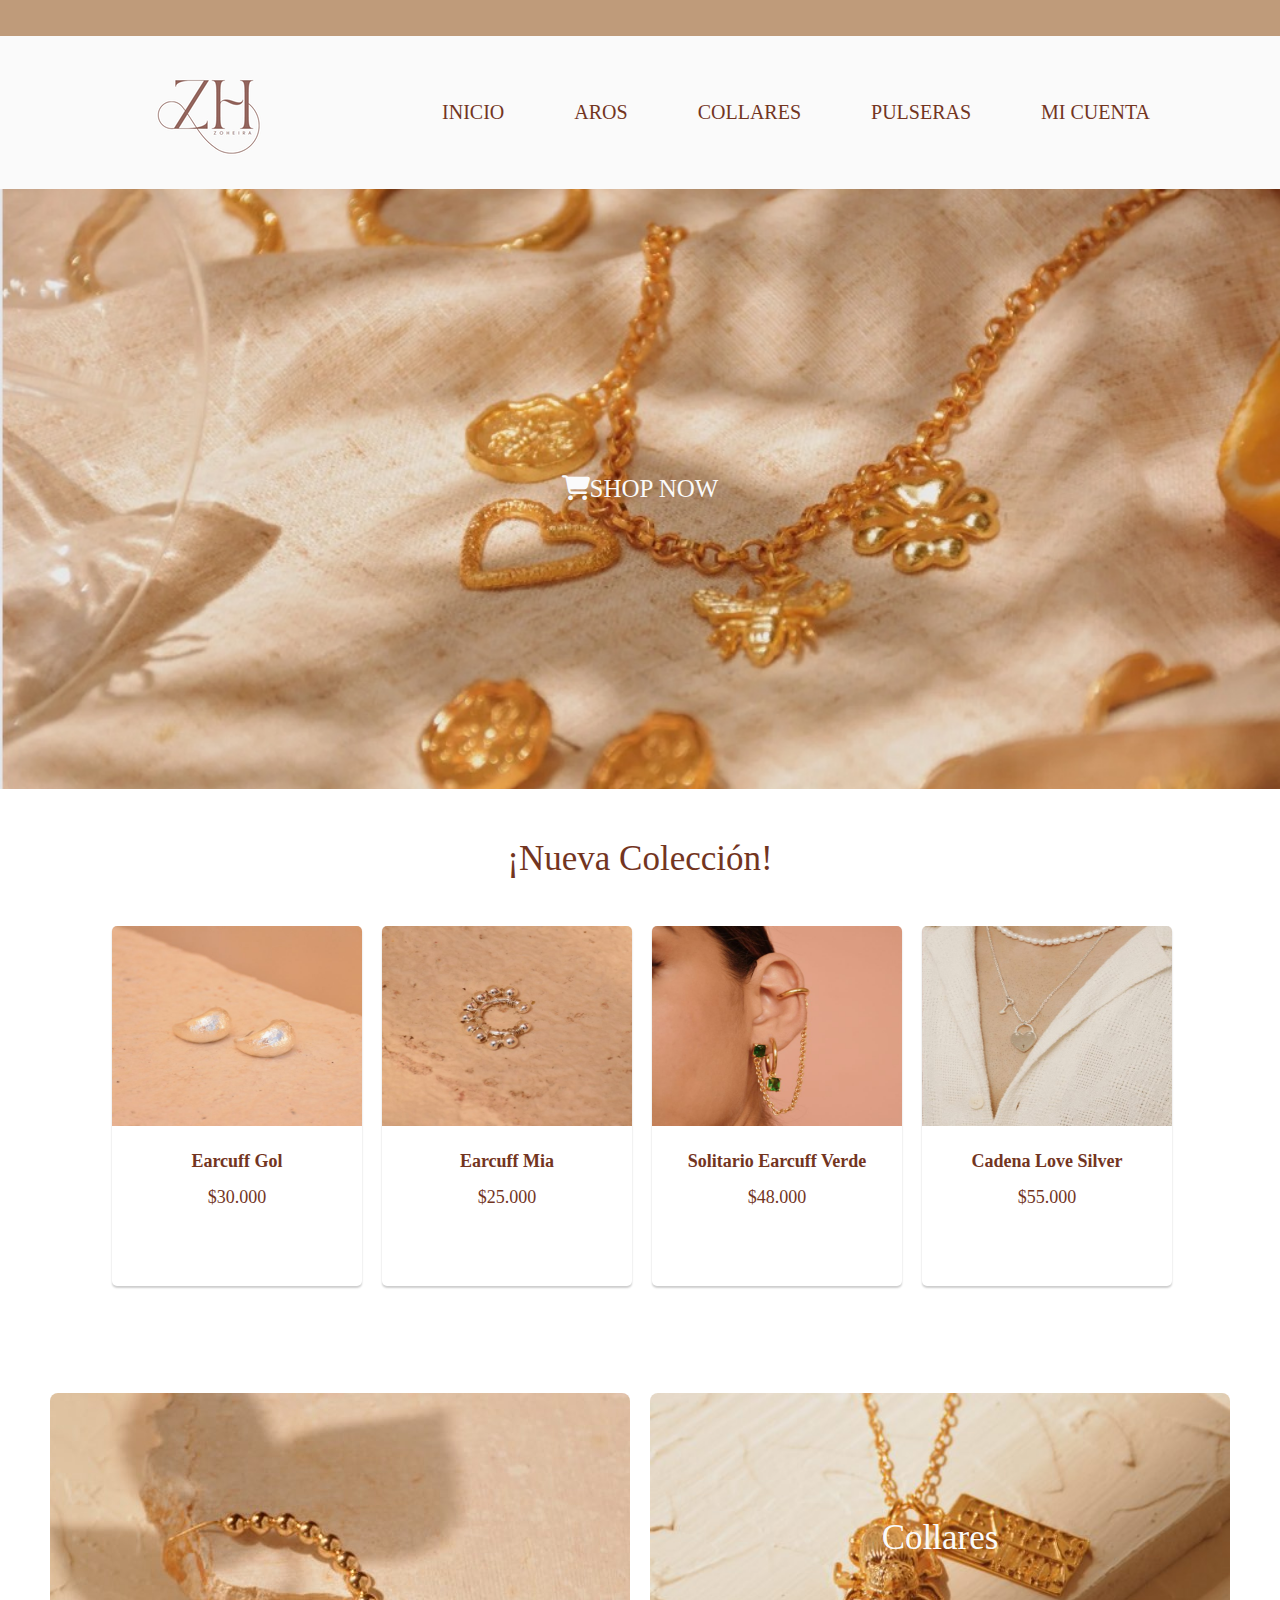
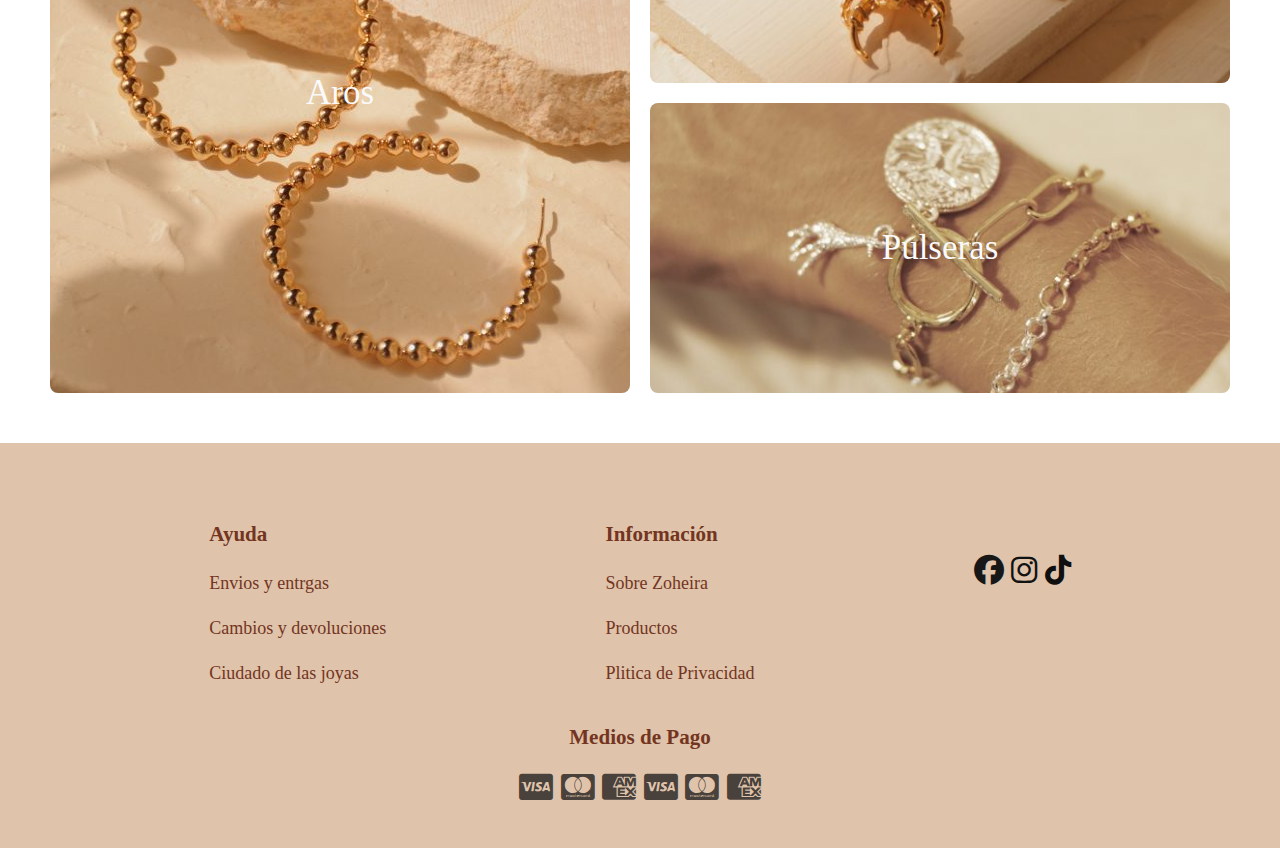
==== index.html @ 8c64ad15 "actualizacon de imagenes" ====
<!DOCTYPE html>
<html lang="en">
<head>
    <meta charset="UTF-8">
    <meta http-equiv="X-UA-Compatible" content="IE=edge">
    <meta name="viewport" content="width=device-width, initial-scale=1.0">
    <title>Zoheria</title>
    <link rel="stylesheet" href="./css/style.css">

    <link rel="preconnect" href="https://fonts.googleapis.com">
    <link rel="preconnect" href="https://fonts.gstatic.com" crossorigin>
    <link href="https://fonts.googleapis.com/css2?family=Alex+Brush&family=Open+Sans:wght@300&family=Quicksand&display=swap" rel="stylesheet">

    <link rel="stylesheet" href="https://cdnjs.cloudflare.com/ajax/libs/font-awesome/6.4.2/css/all.min.css">
    
</head>
<body>
    <header>
        <marquee> 12 cuotas sin interes/ 20% off por transferencia/ 30% off en efectivo</marquee>
        <div class="container">
            <div class="logo" >
                <img src="./assets/icon/zoheria.icon.ico" alt="">
            </div>
            <nav class="navBar" id="nav">
                <ul>
                    <li><a href="#">INICIO</a></li>
                    <li><a href="./pages/aros.html">AROS</a></li>
                    <li><a href="./pages/collares.html">COLLARES</a></li>
                    <li><a href="./pages/pulseras.html">PULSERAS</a></li>
                    <li><a href="./pages/micuenta.html">MI CUENTA</a></li>
                </ul>

            
            </nav>
        </div>
    </header>

    <div class="img">
        <a href="#">
            <i class="fa-solid fa-cart-shopping" style="color: #fafafa;"></i>SHOP NOW
        </a>
    </div>

    <main>
        <h2>¡Nueva Colección!</h2>
        <section class="contenedorDos">
            <div class="card">
                <img src="./assets/img/aros-silver/41.1-600x600.jpg" alt="Aros de oro">
                <h4>Earcuff Gol</h4>
                <p>$30.000</p>
            </div>
    
            <div  class="card">
                <img src="./assets/img/aros-silver/7-6-600x600.jpg" alt="Aro de plata">
                <h4>Earcuff Mia</h4>
                <p>$25.000</p>
            </div>
    
            <div  class="card">
                <img src="./assets/img/aros-silver/71094AED-2C1E-4E46-9F3A-5D6BB472EE1C-600x600.jpeg" alt="Solitario Earcuff">
                <h4>Solitario Earcuff Verde </h4>
                <p>$48.000</p>
            </div>
    
            <div  class="card">
                <img src="./assets/img/aros-silver/8-3-600x600.jpg" alt="Solitario Earcuff">
                <h4>Cadena Love Silver </h4>
                <p>$55.000</p>
            </div>
    
        </section>

        <section class="contenedorTres">
            <div class="aros">
                <a href="./pages/aros.html">Aros</a>
                <img src="./assets/img/secciones/aros.jpg" alt="">
            </div>
            <div class="collares">
                <a href="./pages/collares.html">Collares</a>
                <img src="./assets/img/secciones/collar.jpg" alt="">
            </div>
            <div class="pulseras">
                <a href="./pages/contacto.html">Pulseras</a>
                <img src="./assets/img/secciones/pulsera.jpg" alt="">
            </div>
        </section>

    
        
    </main>

    <footer>
        <div class="contenedorCuatro">
            <section class="ayuda">
                <h3>Ayuda</h3>
                <p>Envios y entrgas</p>
                <p>Cambios y devoluciones</p>
                <p>Ciudado de las joyas</p>
            </section>

            <section class="informacion">
                <h3>Información</h3>
                <p>Sobre Zoheira</p>
                <p>Productos</p>
                <p>Plitica de Privacidad </p>
            </section>

            <section class="redesSociales">
                <i class="fa-brands fa-facebook" style="color: #171717;"></i>
                <i class="fa-brands fa-instagram" style="color: #111212;"></i>
                <i class="fa-brands fa-tiktok" style="color: #0f0f10;"></i>
            </section>
        </div>
        <section class="mediosPago"> 
            <h3>Medios de Pago</h3>
            <div>
                <i class="fa-brands fa-cc-visa" style="color: #0f0f10bd"></i>
                <i class="fa-brands fa-cc-mastercard" style="color: #0f0f10bd;"></i>
                <i class="fa-brands fa-cc-amex" style="color: #0f0f10bd;"></i>
                <i class="fa-brands fa-cc-visa" style="color: #0f0f10bd"></i>
                <i class="fa-brands fa-cc-mastercard" style="color: #0f0f10bd;"></i>
                <i class="fa-brands fa-cc-amex" style="color:#0f0f10bd;"></i>
            </div>
        </section>

    </footer>
</body>
</html>
---- css/style.css ----
/*
COLORES{
    fondo: #fafafa
    #321A10
    #8D7A71
    #966754
    #E7DFD3
}

FONT-FAMILY{
    font-family: 'Times New Roman', Times, serif ;
}

*/



*{
    margin: 0;
    padding: 0;
    box-sizing: border-box;
    font-family: 'Times New Roman', Times, serif ;
    color: #73351F;
}

body{
    display: flex;
    flex-direction: column;
    min-height: 100vh;


}

marquee{
    text-align: center;
    background-color: #BF9B7A;
    color: #73351F;
    height: 4vh;
    display: flex;
    justify-content: center;
    align-items: center;
}

/* NAVBAR */

.container{
    background-color: #fafafa;
    display: flex;
    justify-content: space-between;
    align-items: center;
    padding: .625rem 0px;

}

nav ul{
    display: flex;
    justify-content: space-around;

}

nav{
    box-shadow: .9375rem rgba(128, 128, 128, 0.205);
    margin-right: 5.9375rem;
}

.logo{
    margin-left: 5.9375rem;
}

.navBar li{
    display: flex;
    list-style-type: none;
    gap: .625rem;
    padding: 2.1875rem;
}

.navBar li a{
    text-decoration: none;
    color: #73351F;
    font-size: 1.25rem;
    font-weight: 10;


}

/* SHOP NOW */

.img{
    background-image: url("../assets/img/inicio/shop_now.jpg");
    height: 37.5rem;
    width: 100%;
    background-position: center center;
    background-size: cover;
    position: relative;

}

.img a{
    position: absolute;
    top: 50%;
    left: 50%;
    transform: translate(-50%, -50%);
    font-size: 1.5625rem;
    color: #fafafa;
    text-decoration: none;
}




/* MAIN */
h2{
    color: #73351F;
    text-align: center;
    font-size: 2.5rem;
    padding: 1.875rem 0px;
    font-weight: 80;

}

.contenedorDos{
    width: 100%;
    height: 26.875rem;
    display: flex;
    flex-wrap: wrap;
    justify-content: center;
    margin: auto;
}

.contenedorDos .card{
    width: 20.625rem;
    height: 26.875rem;
    border-radius: 8px;
    box-shadow: 0 2px 2px rgba(0, 0, 0, 0.2);
    overflow: hidden;
    margin: 20px;
    text-align: center;
    transition: all 0.25s;
}

.contenedorDos .card:hover{
    transform: translate(-15px);
    box-shadow: 0 12px 16px rgba(0, 0, 0, 0.2);
}

.contenedorDos .card img{
    width: 20.625rem;
    height: 17.5rem;
}

.card{
    font-size: 1.25rem;
}
.contenedorDos .card h4{
    color: #73351F;
    margin-top: .3125rem;
    padding: .9375rem;
}

.contenedorDos .card p{
    color: #73351F;
}

.contenedorTres{
    margin-top: 6.25rem;
    display: grid;
    width: 100%;
    height: 43.75rem;
    grid-template-columns: repeat(2, 1fr);
    grid-template-rows: repeat(4, 1fr);
    gap: 1.25rem ;
    padding: 3.125rem;



}

.contenedorTres a{
    text-decoration: none;
    font-size: 2.1875rem;
    position: absolute;
    top: 50%;
    left: 50%;
    transform: translate(-50%, -50%);
    color: #fafafa;
    font-weight: 100;
}



.aros{
    width: 100%;
    height: 100%;
    grid-row: 1/5;
    position: relative;
}


.aros img{
    width: 100%;
    height: 100%;
    object-fit: cover;
    border-radius: .5rem;
}

.collares{
    width: 100%;
    height: 100%;
    grid-row: 1/3;
    position: relative;
}

.collares img{
    width: 100%;
    height: 100%;
    object-fit: cover;
    border-radius: .5rem;

}

.pulseras{
    width: 100%;
    height: 100%;
    grid-row: 3/5;
    position: relative;
}

.pulseras img{
    width: 100%;
    height: 100%;
    object-fit: cover;
    border-radius: .5rem;
}
/* FOOTER */

footer{
    padding-top: .625rem;
    background-color: #DFC3AA;
    height: 45vh;
    color: #73351F;
    margin-top: 5rem;
    padding: 10px;
    font-family: -apple-system, BlinkMacSystemFont, 'Segoe UI', Roboto, Oxygen, Ubuntu, Cantarell, 'Open Sans', 'Helvetica Neue', sans-serif;
    font-size: 1.125rem;
    width: 100%;
    margin-top: auto;


}

.contenedorCuatro{
    display: flex;
    flex-wrap: wrap;
    justify-content: space-evenly;
    margin-top: 2.1875rem;
    line-height: 2.5;
}

.contenedorCuatro section{
    padding: 1.25rem;
}

.contenedorCuatro section h3{
    font-weight: .375rem;
}

.redesSociales{
    padding-top: 1.5625rem;
    margin-top: 1.5625rem;
    font-size: 1.875rem;
    color: #73351F;
}

.mediosPago{
    text-align: center;
    line-height: 2;
}

.mediosPago div{
    font-size: 1.875rem;
    padding-bottom: 1.25rem;
}

/*MI CUENTA*/

form h2{
    font-size: 2.1875rem;
    text-align: center;
    margin-top: 0px;
}

form{
    padding: 50px 60px;
    text-align: center;
    width: 37.5rem;
    margin: 3.75rem 0px;
}

.form{
    display: flex;
    justify-content: center;
    align-content: center;
}

.miCuenta{
    display: flex;
    flex-direction: column;
    text-align: left;
    margin-top: .625rem;
}

label{
    margin-bottom: 1.25rem;
    font-size: 1.5625rem;
}

input {
    padding: 17px 25px;
    border-radius: 25px;
    margin-bottom: 20px;
    border: 2px solid #8D7A71
}

.miCuenta a{
    text-decoration: none;
    margin-top: 0;
    line-height: 0;
    font-weight: bold;

}

.enviar{
    display: flex;
    flex-direction: column;
    margin-top: 1.875rem;
}

.enviar a{
    text-decoration: none;
    font-weight: bold;
}

.submit{
    font-size: 1.25rem ;
    margin-top: 1.875rem;
    margin-bottom: 0;
}

@media (max-width: 1440px){
    h2{
        font-size: 35px;
        margin-top: 1.25rem;
    }
    .contenedorDos{
        padding: .3125rem;
        margin: .125rem;
    }

    .contenedorDos .card:hover{
        transform: translate(-0.3125rem);
        box-shadow: 0 6px 8px rgba(0, 0, 0, 0.2);
    }
    .contenedorDos .card{
        width: 15.625rem;
        height: 22.5rem;
        margin: .625rem;
        border-radius: .3125rem;
        box-shadow: 0 2px 2px rgba(0, 0, 0, 0.2);
        
        
    }

    .contenedorDos .card img{
        width: 15.625rem;
        height: 12.5rem;
        overflow: hidden;
        
    }
    .contenedorDos .card h4, p{
        font-size: 1.125rem;
    }

    .contenedorTres{
        margin-top: .125rem;
    }
}


@media (max-width: 1024px){
    nav{
        margin-right: .625rem;
    }
    .navBar li{
        padding: 1.5625rem;
    }

    .logo{
        margin-left: .375rem;
    }

    h2{
        font-size: 2.1875rem;
        margin-top: 3.125rem;
    }
    .contenedorDos{
        padding: .3125rem;
        margin: .125rem;
    }

    .contenedorDos .card:hover{
        transform: translate(-0.3125rem);
        box-shadow: 0 6px 8px rgba(0, 0, 0, 0.2);
    }
    .contenedorDos .card{
        width: 13.4375rem;
        height: 20.625rem;
        margin: .625rem;
        border-radius: .3125rem;
        box-shadow: 0 2px 2px rgba(0, 0, 0, 0.2);


    }

    .contenedorDos .card img{
        width: 13.4375rem;
        height: 12.5rem;
        overflow: hidden;

    }
    .contenedorDos .card h4, p{
        font-size: 1.125rem;
    }

    .contenedorTres{
        margin-top: .125rem;
    }
}

@media (max-width: 768px){
    .container{
        flex-direction: column;
    }
    .logo{
        margin: 0;
    }
    nav{
        margin-right: .3125rem;
    }
    .navBar li{
        padding: 1.25rem;

    }
    .nav li a{
        font-size: 1rem;
        font-weight: 5;
    }

    .img{
        height: 25rem;
    }

    h2{
        font-size: 1.875rem;
        margin-top: 1.25rem;
    }
    .contenedorDos{
        padding: .9375rem;
        margin: .125rem;
    }

    .contenedorDos .card:hover{
        transform: translate(-0.3125rem);
        box-shadow: 0 6px 8px rgba(0, 0, 0, 0.2);
    }
    .contenedorDos .card{
        width: 15.625rem;
        height: 20.625rem;
        margin: 1.25rem;
        border-radius: .3125rem;
        box-shadow: 0 2px 2px rgba(0, 0, 0, 0.2);


    }

    .contenedorDos .card img{
        width: 15.625rem;
        height: 12.5rem;
        overflow: hidden;

    }
    .contenedorDos .card h4, p{
        font-size: 1.125rem;
    }

    .contenedorTres{
        margin-top: 18.75rem;
        height: 34.375rem;
    }

}

@media (max-width: 425px){
    .navBar ul{
        flex-direction: column;
        align-items: center;
    }

    .contenedorDos{
        flex-direction: row;
    }

    .contenedorDos{
        padding: .9375rem;
        margin: .125rem;
    }
    .contenedorDos .card{
        width: 9.375rem;
        height: 12.5rem;
        margin: 1.25rem;
        border-radius: .3125rem;
        box-shadow: 0 2px 2px rgba(0, 0, 0, 0.2);


    }

    .contenedorDos .card img{
        width: 9.375rem;
        height: 6.25rem;
        overflow: hidden;

    }
    .contenedorDos .card h4, p{
        font-size: 1rem;
    }

    .contenedorTres{
        display: block;
        margin: 0;
        margin-top: 6.25rem;
        padding: 2.5rem;
        height: 18.75rem;
        margin-bottom: 31.25rem;
        gap: .125rem;

    }

    .contenedorTres .aros{
        margin: .3125rem 0px;
    }

    .contenedorTres .collares{
        margin: .3125rem 0px;
    }

    .contenedorTres .pulseras{
        margin: .3125rem 0px;
    }

    footer{
        height: 65vh;
}

@media (max-width: 375px){

    .contenedorTres{
        margin-top: 34.375rem;
    }
    footer{
        height: 90vh;
    }

    .contenedorCuatro{
        flex-direction: column;
        align-content: center;
    }

    .redesSociales{
        text-align: center;
        margin: 0;
    }
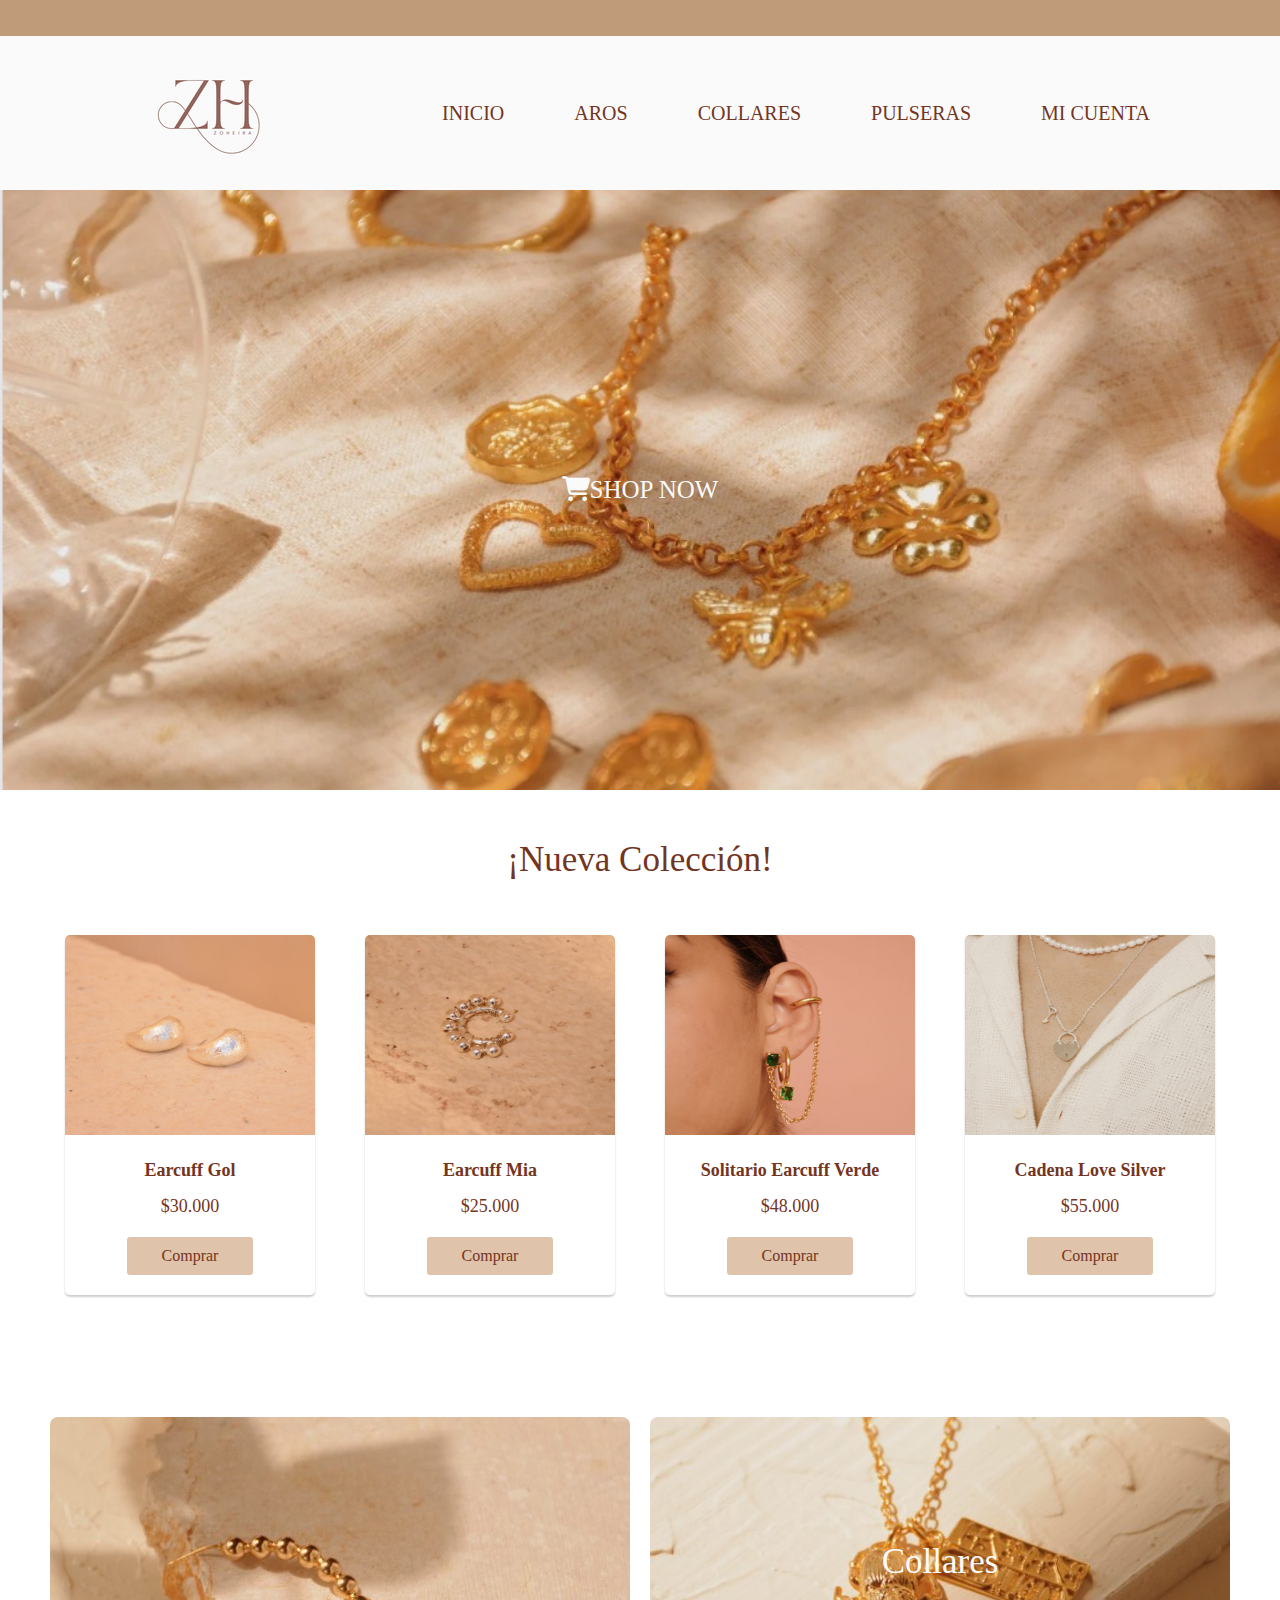
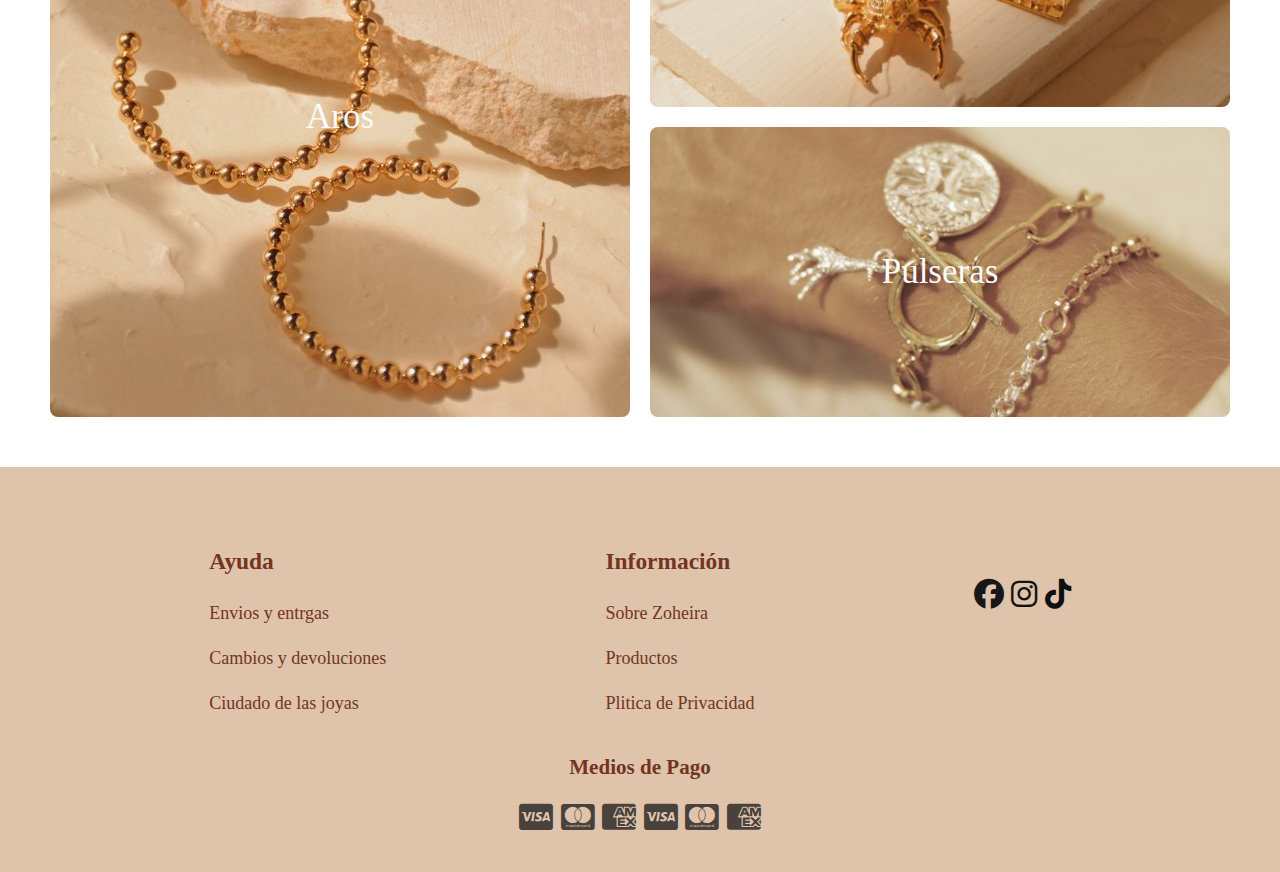
==== commit cb6de5da: "Agregando grid a la primera galeria de imagenes" ====
--- a/index.html
+++ b/index.html
@@ -44,28 +44,32 @@
     <main>
         <h2>¡Nueva Colección!</h2>
         <section class="contenedorDos">
-            <div class="card">
+            <div class="card1">
                 <img src="./assets/img/aros-silver/41.1-600x600.jpg" alt="Aros de oro">
                 <h4>Earcuff Gol</h4>
                 <p>$30.000</p>
+                <button class="comprar">Comprar</button>
             </div>
     
-            <div  class="card">
+            <div  class="card2">
                 <img src="./assets/img/aros-silver/7-6-600x600.jpg" alt="Aro de plata">
                 <h4>Earcuff Mia</h4>
                 <p>$25.000</p>
+                <button class="comprar">Comprar</button>
             </div>
     
-            <div  class="card">
+            <div  class="card3">
                 <img src="./assets/img/aros-silver/71094AED-2C1E-4E46-9F3A-5D6BB472EE1C-600x600.jpeg" alt="Solitario Earcuff">
                 <h4>Solitario Earcuff Verde </h4>
                 <p>$48.000</p>
+                <button class="comprar">Comprar</button>
             </div>
     
-            <div  class="card">
+            <div  class="card4">
                 <img src="./assets/img/aros-silver/8-3-600x600.jpg" alt="Solitario Earcuff">
                 <h4>Cadena Love Silver </h4>
                 <p>$55.000</p>
+                <button class="comprar">Comprar</button>
             </div>
     
         </section>
@@ -80,7 +84,7 @@
                 <img src="./assets/img/secciones/collar.jpg" alt="">
             </div>
             <div class="pulseras">
-                <a href="./pages/contacto.html">Pulseras</a>
+                <a href="./pages/pulseras.html">Pulseras</a>
                 <img src="./assets/img/secciones/pulsera.jpg" alt="">
             </div>
         </section>
--- a/css/style.css
+++ b/css/style.css
@@ -115,50 +115,68 @@
     font-size: 2.5rem;
     padding: 1.875rem 0px;
     font-weight: 80;
+    margin: 1.5625rem 0px;
 
 }
 
 .contenedorDos{
     width: 100%;
     height: 26.875rem;
-    display: flex;
-    flex-wrap: wrap;
+    display: grid;
+    grid-template-columns: repeat(4, 23.75rem );
+    grid-template-rows: 1, 1fr;
+    grid-area: 
+    "card1 card2 card3 card 4";
     justify-content: center;
-    margin: auto;
-}
-
-.contenedorDos .card{
+    justify-items: center;
+
+}
+
+.contenedorDos div{
     width: 20.625rem;
-    height: 26.875rem;
+    height: 30rem;
     border-radius: 8px;
     box-shadow: 0 2px 2px rgba(0, 0, 0, 0.2);
     overflow: hidden;
-    margin: 20px;
     text-align: center;
     transition: all 0.25s;
 }
 
-.contenedorDos .card:hover{
+.contenedorDos div:hover{
     transform: translate(-15px);
     box-shadow: 0 12px 16px rgba(0, 0, 0, 0.2);
 }
 
-.contenedorDos .card img{
+.contenedorDos div img{
     width: 20.625rem;
     height: 17.5rem;
 }
 
-.card{
+div{
     font-size: 1.25rem;
 }
-.contenedorDos .card h4{
+.contenedorDos div h4{
     color: #73351F;
     margin-top: .3125rem;
     padding: .9375rem;
 }
 
-.contenedorDos .card p{
-    color: #73351F;
+.contenedorDos div p{
+    color: #73351F;
+}
+.comprar{
+    background-color: #DFC3AA;
+    color: #73351F;
+    border: 0px;
+    padding: .625rem 2.1875rem;
+    border-radius: .1875rem;
+    margin-top: 2.5rem;
+    font-size: 1rem;
+    cursor: pointer; 
+}
+
+.comprar:hover {
+    background-color: #c09c7dd8;
 }
 
 .contenedorTres{
@@ -170,9 +188,6 @@
     grid-template-rows: repeat(4, 1fr);
     gap: 1.25rem ;
     padding: 3.125rem;
-
-
-
 }
 
 .contenedorTres a{
@@ -352,31 +367,33 @@
         margin-top: 1.25rem;
     }
     .contenedorDos{
-        padding: .3125rem;
-        margin: .125rem;
-    }
-
-    .contenedorDos .card:hover{
+        grid-template-columns: repeat(4, 18.75rem );
+
+    }
+
+    .contenedorDos div:hover{
         transform: translate(-0.3125rem);
         box-shadow: 0 6px 8px rgba(0, 0, 0, 0.2);
     }
-    .contenedorDos .card{
+
+    .comprar{
+        margin-top: 1.25rem;
+    }
+    .contenedorDos div{
         width: 15.625rem;
         height: 22.5rem;
-        margin: .625rem;
         border-radius: .3125rem;
         box-shadow: 0 2px 2px rgba(0, 0, 0, 0.2);
-        
-        
-    }
-
-    .contenedorDos .card img{
+
+    }
+
+    .contenedorDos div img{
         width: 15.625rem;
         height: 12.5rem;
         overflow: hidden;
         
     }
-    .contenedorDos .card h4, p{
+    .contenedorDos div h4, p{
         font-size: 1.125rem;
     }
 
@@ -403,32 +420,39 @@
         margin-top: 3.125rem;
     }
     .contenedorDos{
-        padding: .3125rem;
-        margin: .125rem;
-    }
-
-    .contenedorDos .card:hover{
+        grid-template-columns: repeat(4, 15.625rem);
+        height: 20.625rem;
+        margin-bottom: 1.875rem;
+    }
+
+    .contenedorDos div:hover{
         transform: translate(-0.3125rem);
         box-shadow: 0 6px 8px rgba(0, 0, 0, 0.2);
     }
-    .contenedorDos .card{
+    .contenedorDos div{
         width: 13.4375rem;
         height: 20.625rem;
-        margin: .625rem;
         border-radius: .3125rem;
         box-shadow: 0 2px 2px rgba(0, 0, 0, 0.2);
 
-
-    }
-
-    .contenedorDos .card img{
+    }
+
+    .contenedorDos div img{
         width: 13.4375rem;
         height: 12.5rem;
         overflow: hidden;
 
     }
-    .contenedorDos .card h4, p{
+    .contenedorDos div h4, p{
         font-size: 1.125rem;
+    }
+
+    .contenedorDos div h4{
+        padding: .625rem;
+    }
+    .comprar{
+        margin-top: .9375rem;
+        padding: .5rem 1.5625rem;
     }
 
     .contenedorTres{
@@ -464,15 +488,19 @@
         margin-top: 1.25rem;
     }
     .contenedorDos{
-        padding: .9375rem;
-        margin: .125rem;
-    }
-
-    .contenedorDos .card:hover{
+        height: 26.875rem;
+        grid-template-columns: repeat(2, 18.75rem);
+        grid-template-rows: repeat(2, 1fr);
+        grid-area: 
+        "card1 card2 "
+        "card3 card4";
+    }
+
+    .contenedorDos div:hover{
         transform: translate(-0.3125rem);
         box-shadow: 0 6px 8px rgba(0, 0, 0, 0.2);
     }
-    .contenedorDos .card{
+    .contenedorDos div{
         width: 15.625rem;
         height: 20.625rem;
         margin: 1.25rem;
@@ -482,13 +510,13 @@
 
     }
 
-    .contenedorDos .card img{
+    .contenedorDos div img{
         width: 15.625rem;
         height: 12.5rem;
         overflow: hidden;
 
     }
-    .contenedorDos .card h4, p{
+    .contenedorDos div h4, p{
         font-size: 1.125rem;
     }
 
@@ -506,16 +534,16 @@
     }
 
     .contenedorDos{
-        flex-direction: row;
-    }
-
-    .contenedorDos{
-        padding: .9375rem;
-        margin: .125rem;
-    }
-    .contenedorDos .card{
+        grid-template-columns: repeat(2, 12.5rem);
+        grid-template-rows: repeat(2, 1fr);
+        grid-area: 
+        "card1 card2 "
+        "card3 card4";
+    }
+    
+    .contenedorDos div{
         width: 9.375rem;
-        height: 12.5rem;
+        height: 15rem;
         margin: 1.25rem;
         border-radius: .3125rem;
         box-shadow: 0 2px 2px rgba(0, 0, 0, 0.2);
@@ -523,20 +551,28 @@
 
     }
 
-    .contenedorDos .card img{
+    .contenedorDos div img{
         width: 9.375rem;
-        height: 6.25rem;
+        height: 7.5rem;
         overflow: hidden;
 
     }
-    .contenedorDos .card h4, p{
-        font-size: 1rem;
+    .contenedorDos div h4, p{
+        font-size: .875rem;
+    }
+
+    .comprar{
+        padding: .3125rem;
+        font-size: .875rem;
+    }
+    .card3 button{
+        margin-top: .3125rem;
     }
 
     .contenedorTres{
         display: block;
         margin: 0;
-        margin-top: 6.25rem;
+        margin-top: 5rem;
         padding: 2.5rem;
         height: 18.75rem;
         margin-bottom: 31.25rem;
@@ -562,8 +598,33 @@
 
 @media (max-width: 375px){
 
+    h2{
+        margin: 0px;
+    }
+    .contenedorDos{
+        height: 100%;
+        display: flex;
+        flex-direction: column;
+        justify-items: center;
+        align-items: center;
+    }
+    .contenedorDos div{
+        width: 12.5rem;
+        height: 16.25rem;
+    }
+
+
+    .contenedorDos div img{
+        width: 12.5rem;
+        height: 9.375rem;
+    }
+
+    button{
+        margin-top: .3125rem;
+    }
+
     .contenedorTres{
-        margin-top: 34.375rem;
+        margin-top: 1.25rem;
     }
     footer{
         height: 90vh;
@@ -577,6 +638,4 @@
     .redesSociales{
         text-align: center;
         margin: 0;
-    }
-
-
+    }